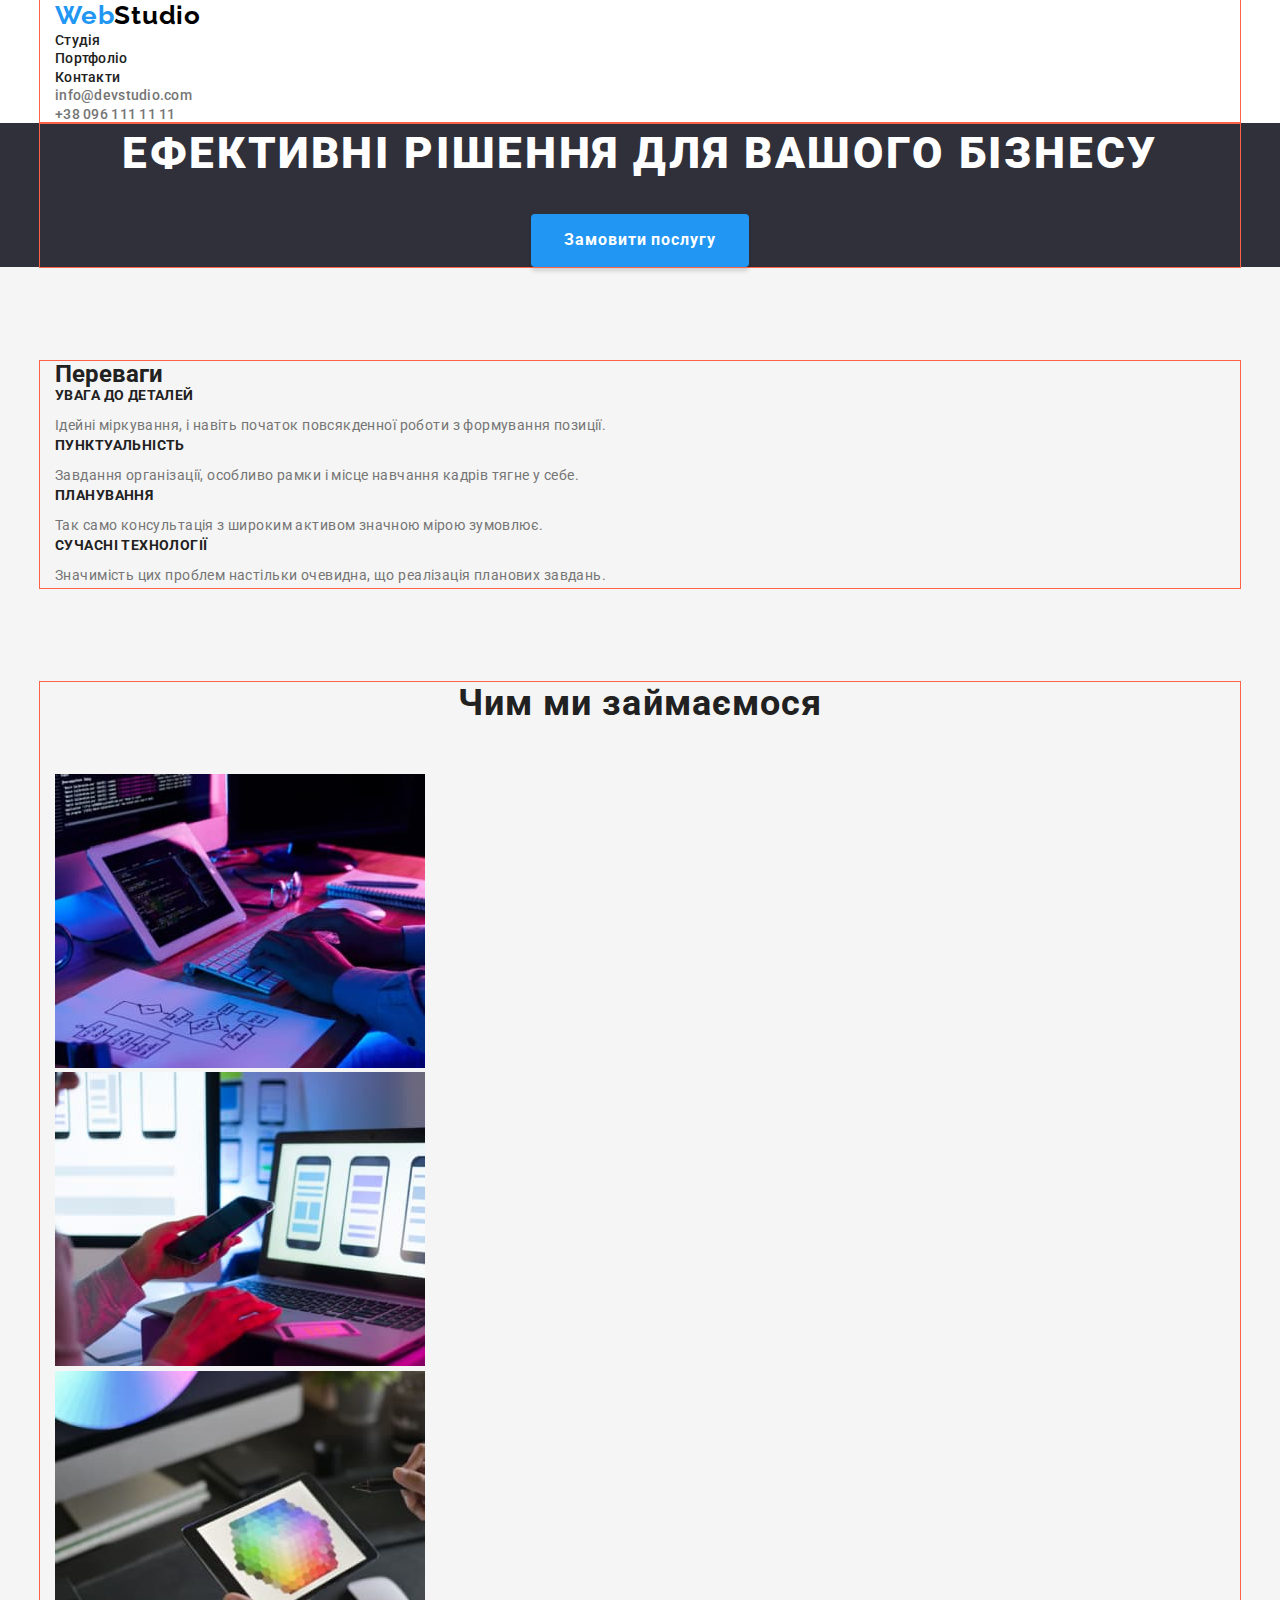
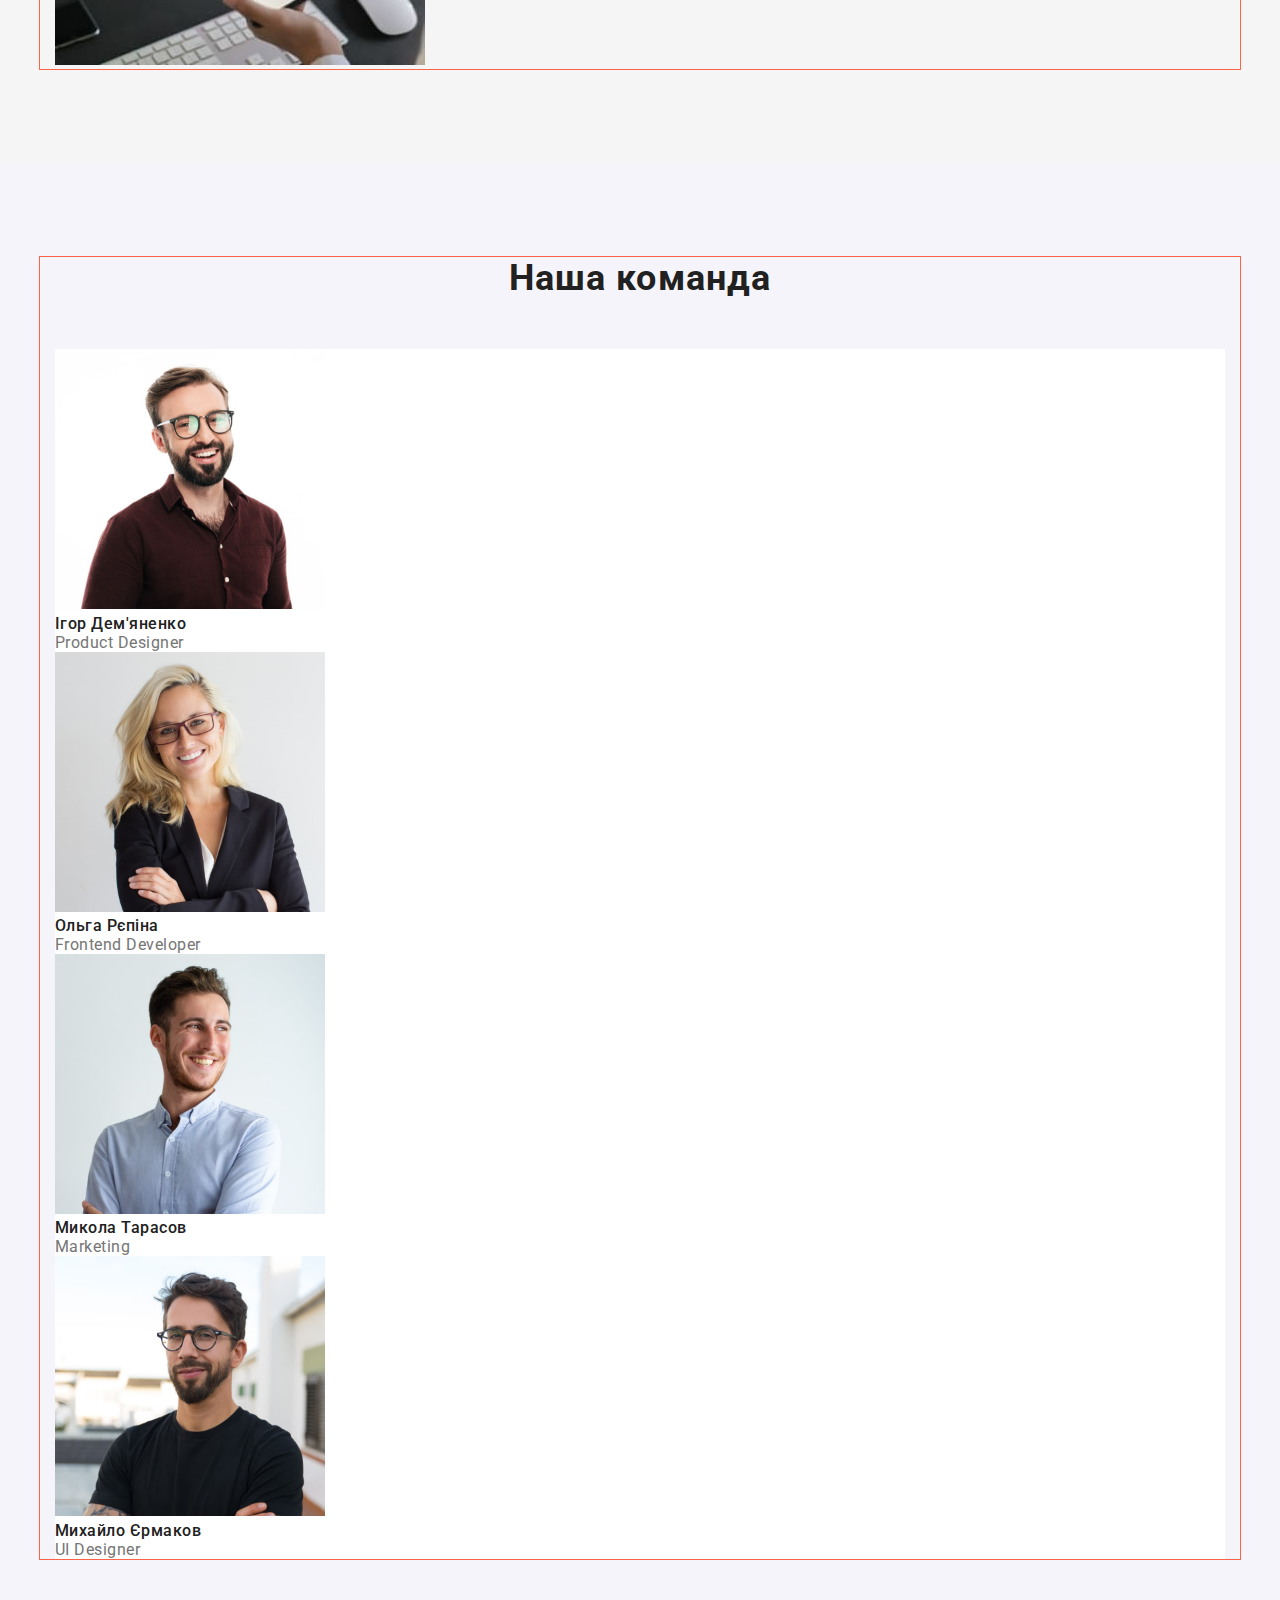
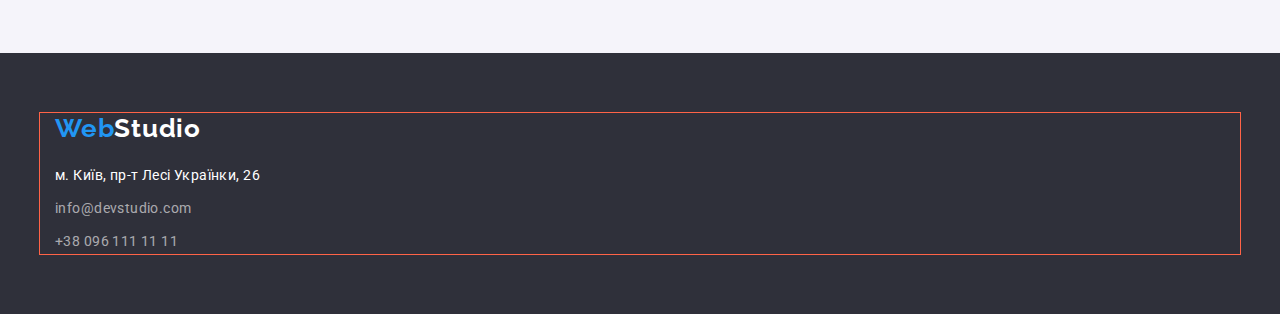
==== index.html @ 7a87fbc9 "Падинги и марджины для ДЗ №3" ====
<!DOCTYPE html>
<html lang="uk">
  <head>
    <meta charset="UTF-8" />
    <meta http-equiv="X-UA-Compatible" content="IE=edge" />
    <meta name="viewport" content="width=device-width, initial-scale=1.0" />
    <title>Головна</title>
    <link
      href="https://fonts.googleapis.com/css2?family=Raleway:wght@700&family=Roboto:wght@400;500;700;900&display=swap"
      rel="stylesheet"
    />
    <link
      rel="stylesheet"
      href="https://cdnjs.cloudflare.com/ajax/libs/modern-normalize/1.1.0/modern-normalize.min.css"
    />
    <link rel="stylesheet" href="./css/styles.css" />
  </head>
  <body>
    <!-- Хедер -->
    <header class="header">
      <div class="container">
        <a href="./index.html" class="link"
          ><span class="aссent">Web</span><span class="logo-head">Studio</span></a
        >
        <nav>
          <ul class="list">
            <li><a href="./index.html" class="link nav">Студія</a></li>
            <li><a href="./portfolio.html" class="link nav">Портфоліо</a></li>
            <li><a href="" class="link nav">Контакти</a></li>
          </ul>
        </nav>
        <ul class="list">
          <li><a href="mailto:info@devstudio.com" class="link contacts">info@devstudio.com</a></li>
          <li><a href="tel:+380961111111" class="link contacts">+38 096 111 11 11</a></li>
        </ul>
      </div>
    </header>
    <main>
      <!-- Герой -->
      <section class="hero">
        <div class="container">
          <h1 class="hero-title">Ефективні рішення для вашого бізнесу</h1>
          <button class="booking" type="button">Замовити послугу</button>
        </div>
      </section>
      <!-- Преимущества -->
      <section class="advantage">
        <div class="container">
          <h2>Переваги</h2>
          <ul class="list">
            <li>
              <h3 class="advantage-title">Увага до деталей</h3>
              <p class="advantage-text">
                Ідейні міркування, і навіть початок повсякденної роботи з формування позиції.
              </p>
            </li>
            <li>
              <h3 class="advantage-title">Пунктуальність</h3>
              <p class="advantage-text">
                Завдання організації, особливо рамки і місце навчання кадрів тягне у себе.
              </p>
            </li>
            <li>
              <h3 class="advantage-title">Планування</h3>
              <p class="advantage-text">
                Так само консультація з широким активом значною мірою зумовлює.
              </p>
            </li>
            <li>
              <h3 class="advantage-title">Сучасні технології</h3>
              <p class="advantage-text">
                Значимість цих проблем настільки очевидна, що реалізація планових завдань.
              </p>
            </li>
          </ul>
        </div>
      </section>
      <!-- Чем мы занимаемся -->
      <section class="process">
        <div class="container">
          <h2 class="process-title">Чим ми займаємося</h2>
          <ul class="list">
            <li><img src="./img/img1.jpg" alt="написання коду" width="370" /></li>
            <li>
              <img src="./img/box2.jpg" alt="розробка додатків" width="370" />
            </li>
            <li>
              <img src="./img/box3.jpg" alt="рішення для дизайну" width="370" />
            </li>
          </ul>
        </div>
      </section>
      <!-- Фото и контакты команды -->
      <section class="team">
        <div class="container">
          <h2 class="team-title">Наша команда</h2>
          <ul class="list">
            <li class="team-card">
              <img src="./img/igor.jpg" alt="фото Ігор Дем'яненко" width="270" />
              <h3 class="team-name">Ігор Дем'яненко</h3>
              <p class="job-title" lang="en">Product Designer</p>
            </li>
            <li class="team-card">
              <img src="./img/olga.jpg" alt="фото Ольга Рєпіна" width="270" />
              <h3 class="team-name">Ольга Рєпіна</h3>
              <p class="job-title" lang="en">Frontend Developer</p>
            </li>
            <li class="team-card">
              <img src="./img/nik.jpg" alt="фото Микола Тарасов" width="270" />
              <h3 class="team-name">Микола Тарасов</h3>
              <p class="job-title" lang="en">Marketing</p>
            </li>
            <li class="team-card">
              <img src="./img/misha.jpg" alt="Михайло Єрмаков" width="270" />
              <h3 class="team-name">Михайло Єрмаков</h3>
              <p class="job-title" lang="en">UI Designer</p>
            </li>
          </ul>
        </div>
      </section>
    </main>
    <!-- Футер -->
    <footer class="footer">
      <div class="container">
        <a href="./index.html" class="link"
          ><span class="aссent">Web</span><span class="logo-footer">Studio</span></a
        >
        <address class="address">
          <p class="address-place">м. Київ, пр-т Лесі Українки, 26</p>
          <ul class="list">
            <li class="address-mail">
              <a href="mailto:info@devstudio.com" class="link footer-contacts"
                >info@devstudio.com</a
              >
            </li>
            <li><a href="tel:+380961111111" class="link footer-contacts">+38 096 111 11 11</a></li>
          </ul>
        </address>
      </div>
    </footer>
  </body>
</html>
---- css/styles.css ----
:root {
  --main-background-color: #f5f5f5;
  --primary-text-color: #212121;
  --secondery-text-color: #757575;
  --active-text-color: #2196f3;
  --text-logo: #000000;
  --text-hero: #ffffff;
  --team-background-color: #f5f4fa;
}

body {
  font-family: 'roboto', sans-serif;
  color: var(--primary-text-color);
}

.container {
  width: 1200px;
  margin-left: auto;
  margin-right: auto;
  padding-left: 15px;
  padding-right: 15px;
  outline: 1px solid tomato;
}

/* Хедер */
.header {
  background-color: var(--text-hero);
}

/* Навигация */

.link.nav {
  color: var(--primary-text-color);
  font-weight: 500;
  font-size: 14px;
  line-height: 1.14;
  letter-spacing: 0.02em;
}

/* Логотип */

.aссent {
  color: var(--active-text-color);
  font-family: 'raleway';
  font-weight: 700;
  font-size: 26px;
  line-height: 1.19;
  letter-spacing: 0.03em;
}

.logo-head {
  font-family: 'raleway';
  color: var(--text-logo);
  font-weight: 700;
  font-size: 26px;
  line-height: 1.19;
  letter-spacing: 0.03em;
}

.logo-head:hover,
.logo-head:focus {
  color: var(--active-text-color);
}

/* Cсылки контактов хедера */

.contacts {
  color: var(--secondery-text-color);
  font-weight: 500;
  font-size: 14px;
  line-height: 1.14;
  letter-spacing: 0.02em;
}

.link:hover,
.link:focus {
  color: var(--active-text-color);
}

/* Кнопки */

.filter:hover,
.filter:focus {
  background-color: var(--active-text-color);
  color: var(--text-hero);
  box-shadow: 0px 3px 1px rgba(0, 0, 0, 0.1), 0px 1px 2px rgba(0, 0, 0, 0.08),
    0px 2px 2px rgba(0, 0, 0, 0.12);
}

.booking {
  background-color: var(--active-text-color);
  color: var(--text-hero);
  font-family: inherit;
  font-weight: 700;
  font-size: 16px;
  line-height: 1.88;
  letter-spacing: 0.06em;
  cursor: pointer;
  padding: 10px 32px;
  border-radius: 4px;
  min-width: 216px;
  text-align: center;
  box-shadow: 0px 4px 4px rgba(0, 0, 0, 0.15);
  border: 1px solid transparent;
}

.filter {
  display: inline-block;
  font-family: inherit;
  cursor: pointer;
  font-weight: 500;
  font-size: 16px;
  line-height: 1.62;
  letter-spacing: 0.03em;
  min-width: 73px;
  border-radius: 4px;
  border: 1px solid transparent;
  background-color: var(--team-background-color);
}

/* Герой главной страницы */

.hero {
  background-color: #2f303a;
  text-align: center;
}

.hero-title {
  font-weight: 900;
  font-size: 44px;
  line-height: 1.4;
  letter-spacing: 0.06em;
  text-transform: uppercase;
  color: var(--text-hero);
  margin-bottom: 30px;
}

/* Герой страницы портфолио */

.portfolio-hero {
  background-color: var(--main-background-color);
  padding-top: 94px;
  padding-bottom: 39px;
}

.image-title {
  font-weight: 700;
  font-size: 18px;
  line-height: 2;
  letter-spacing: 0.06em;
  margin-top: 20px;
  margin-bottom: 4px;
}

.image-text {
  font-size: 16px;
  line-height: 1.88;
  letter-spacing: 0.03em;
  color: var(--secondery-text-color);
}

.filter-title {
  margin-bottom: 34px;
}

/* Преимущества */

.advantage {
  background-color: var(--main-background-color);
  padding-top: 94px;
  padding-bottom: 94px;
}
.advantage-title {
  font-weight: 700;
  font-size: 14px;
  line-height: 1.14;
  letter-spacing: 0.03em;
  text-transform: uppercase;
  margin-bottom: 10px;
}

.advantage-text {
  font-size: 14px;
  line-height: 1.71;
  letter-spacing: 0.03em;
  color: var(--secondery-text-color);
}

/* Чем мы занимаемся */

.process-title,
.team-title {
  font-weight: 700;
  font-size: 36px;
  line-height: 1.17;
  text-align: center;
  letter-spacing: 0.03em;
  margin-bottom: 50px;
}

.process {
  background-color: var(--main-background-color);
  padding-bottom: 94px;
}

/* Команда */

.team {
  background-color: var(--team-background-color);
  padding-top: 94px;
  padding-bottom: 94px;
}

.team-card {
  background-color: var(--text-hero);
}

.team-name {
  font-weight: 500;
  font-size: 16px;
  line-height: 1.19;
  letter-spacing: 0.03em;
}

.job-title {
  font-size: 16px;
  line-height: 1.19;
  letter-spacing: 0.03em;
  color: var(--secondery-text-color);
}

/* Футер */

.footer {
  background-color: #2f303a;
  padding-top: 60px;
  padding-bottom: 60px;
}

.address {
  font-style: normal;
  font-size: 14px;
  line-height: 1.71;
  letter-spacing: 0.03em;
  margin-top: 20px;
}

.address-place {
  color: var(--text-hero);
  margin-bottom: 9px;
}

.footer-contacts {
  color: rgba(255, 255, 255, 0.6);
}

.address-mail {
  margin-bottom: 9px;
}

.logo-footer {
  color: var(--text-hero);
  font-family: 'raleway';
  font-weight: 700;
  font-size: 26px;
  line-height: 1.19;
  letter-spacing: 0.03em;
}

.logo-footer:hover,
.logo-footer:focus {
  color: var(--active-text-color);
}

/* Убрал подчеркивания и точки со ссылок и списков
и сбросил отступы */

.link {
  text-decoration: none;
  margin: 0;
  padding: 0;
}

.list {
  list-style: none;
  margin: 0;
  padding: 0;
}

/* Сброс отступов для заголовков и абзацев */
h1,
h2,
h3,
h4,
h5,
h6,
p {
  padding: 0;
  margin: 0;
}
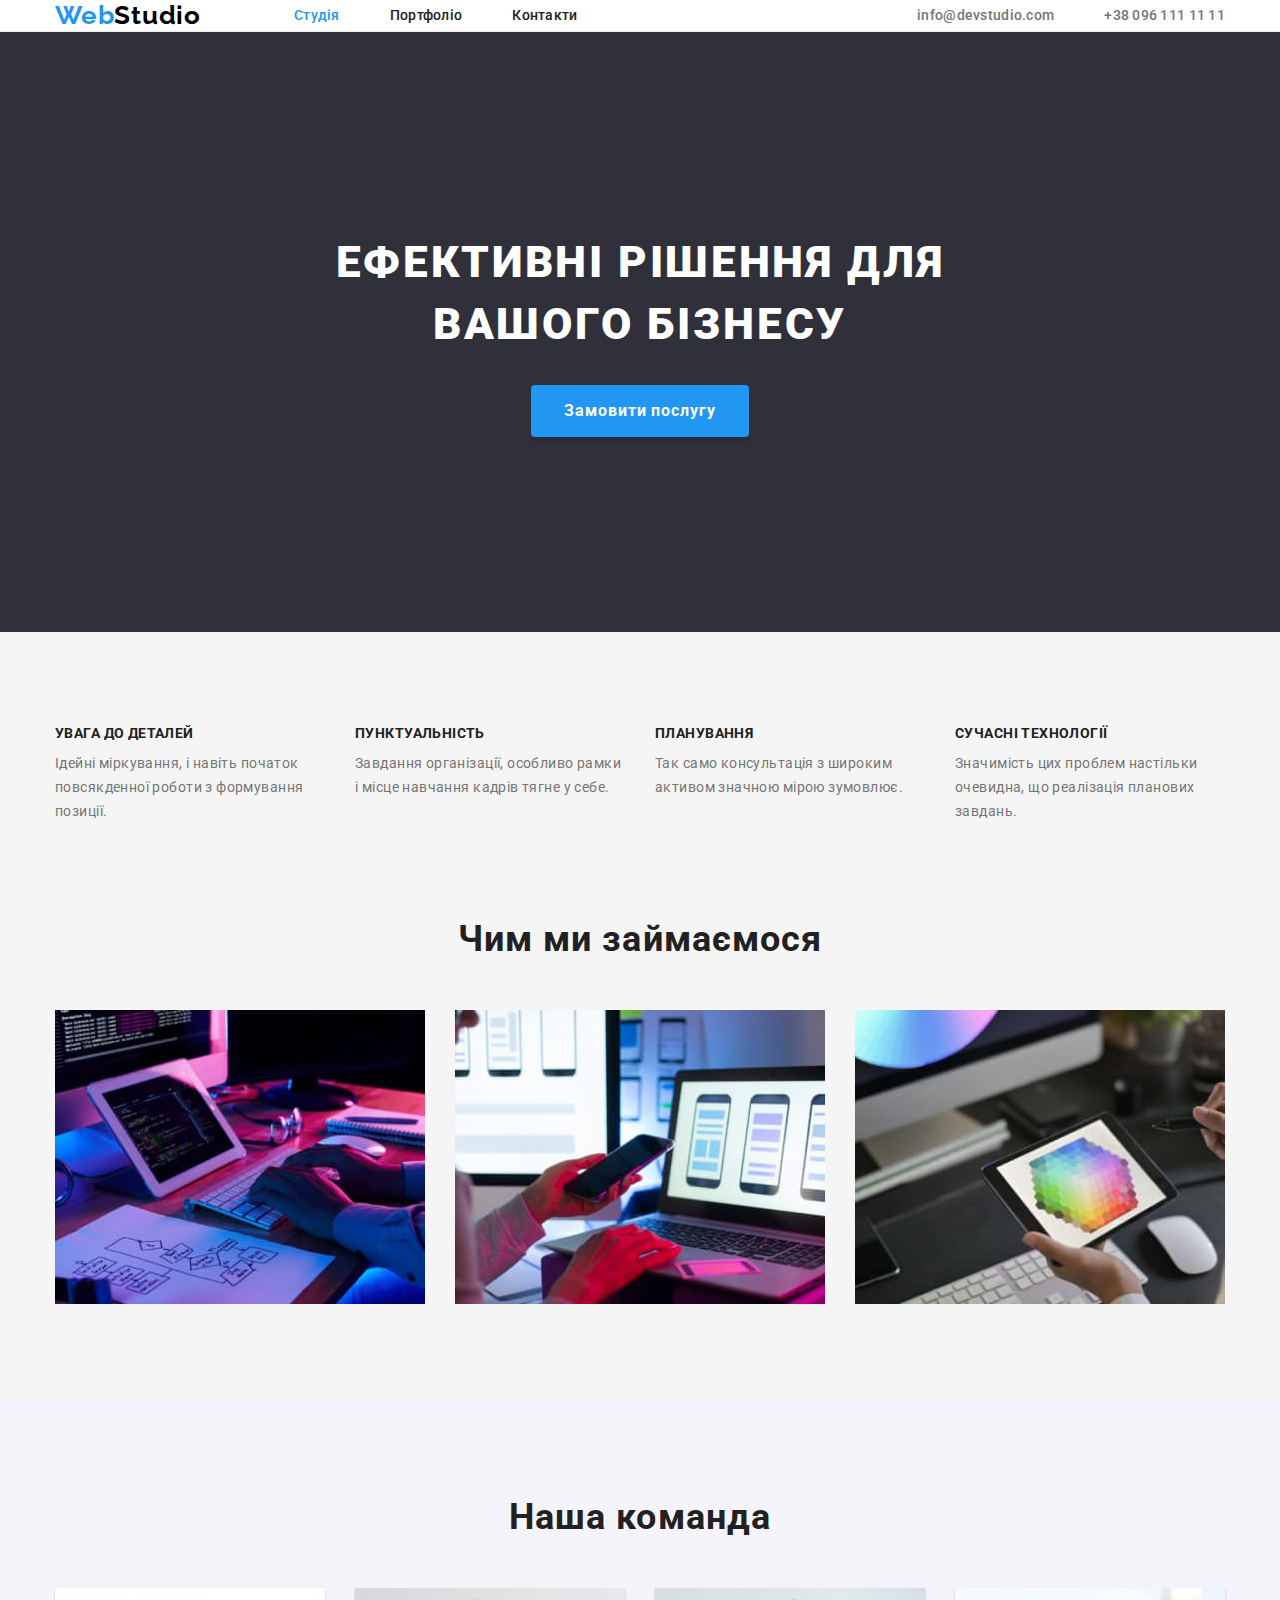
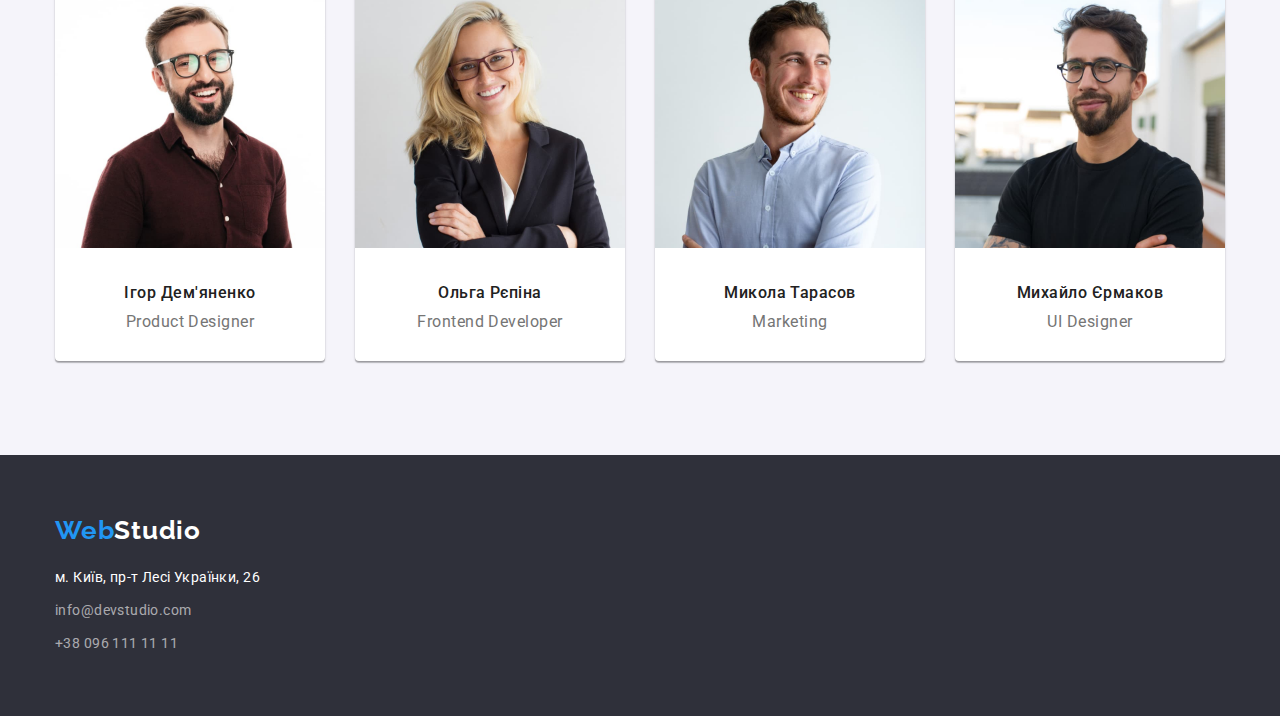
==== commit 353a7c58: "Закончил ДЗ №3" ====
--- a/index.html
+++ b/index.html
@@ -19,17 +19,17 @@
     <!-- Хедер -->
     <header class="header">
       <div class="container">
-        <a href="./index.html" class="link"
+        <a href="./index.html" class="link logo"
           ><span class="aссent">Web</span><span class="logo-head">Studio</span></a
         >
         <nav>
-          <ul class="list">
-            <li><a href="./index.html" class="link nav">Студія</a></li>
-            <li><a href="./portfolio.html" class="link nav">Портфоліо</a></li>
-            <li><a href="" class="link nav">Контакти</a></li>
+          <ul class="site-nav list">
+            <li class="item"><a href="./index.html" class="link nav current">Студія</a></li>
+            <li class="item"><a href="./portfolio.html" class="link nav">Портфоліо</a></li>
+            <li class="item"><a href="" class="link nav">Контакти</a></li>
           </ul>
         </nav>
-        <ul class="list">
+        <ul class="auth-nav list">
           <li><a href="mailto:info@devstudio.com" class="link contacts">info@devstudio.com</a></li>
           <li><a href="tel:+380961111111" class="link contacts">+38 096 111 11 11</a></li>
         </ul>
@@ -39,34 +39,34 @@
       <!-- Герой -->
       <section class="hero">
         <div class="container">
-          <h1 class="hero-title">Ефективні рішення для вашого бізнесу</h1>
+          <h1 class="hero-title">Ефективні рішення для <br/> вашого бізнесу</h1>
           <button class="booking" type="button">Замовити послугу</button>
         </div>
       </section>
       <!-- Преимущества -->
       <section class="advantage">
         <div class="container">
-          <h2>Переваги</h2>
-          <ul class="list">
-            <li>
+          <h2 class="hidden">Переваги</h2>
+          <ul class="list advantage-list">
+            <li class="advantage-item">
               <h3 class="advantage-title">Увага до деталей</h3>
               <p class="advantage-text">
                 Ідейні міркування, і навіть початок повсякденної роботи з формування позиції.
               </p>
             </li>
-            <li>
+            <li class="advantage-item">
               <h3 class="advantage-title">Пунктуальність</h3>
               <p class="advantage-text">
                 Завдання організації, особливо рамки і місце навчання кадрів тягне у себе.
               </p>
             </li>
-            <li>
+            <li class="advantage-item">
               <h3 class="advantage-title">Планування</h3>
               <p class="advantage-text">
                 Так само консультація з широким активом значною мірою зумовлює.
               </p>
             </li>
-            <li>
+            <li class="advantage-item">
               <h3 class="advantage-title">Сучасні технології</h3>
               <p class="advantage-text">
                 Значимість цих проблем настільки очевидна, що реалізація планових завдань.
@@ -79,12 +79,12 @@
       <section class="process">
         <div class="container">
           <h2 class="process-title">Чим ми займаємося</h2>
-          <ul class="list">
-            <li><img src="./img/img1.jpg" alt="написання коду" width="370" /></li>
-            <li>
+          <ul class="list process-list">
+            <li class="process-item"><img src="./img/img1.jpg" alt="написання коду" width="370" /></li>
+            <li class="process-item">
               <img src="./img/box2.jpg" alt="розробка додатків" width="370" />
             </li>
-            <li>
+            <li class="process-item">
               <img src="./img/box3.jpg" alt="рішення для дизайну" width="370" />
             </li>
           </ul>
@@ -94,7 +94,7 @@
       <section class="team">
         <div class="container">
           <h2 class="team-title">Наша команда</h2>
-          <ul class="list">
+          <ul class="list team-list">
             <li class="team-card">
               <img src="./img/igor.jpg" alt="фото Ігор Дем'яненко" width="270" />
               <h3 class="team-name">Ігор Дем'яненко</h3>
--- a/css/styles.css
+++ b/css/styles.css
@@ -13,18 +13,41 @@
   color: var(--primary-text-color);
 }
 
+/* Убрал подчеркивания и точки со ссылок и списков
+и сбросил отступы */
+
+.link {
+  text-decoration: none;
+  margin: 0;
+  padding: 0;
+}
+
+.list {
+  list-style: none;
+  margin: 0;
+  padding: 0;
+}
+
+/* Контейнер */
+
 .container {
   width: 1200px;
   margin-left: auto;
   margin-right: auto;
   padding-left: 15px;
   padding-right: 15px;
-  outline: 1px solid tomato;
+  /* outline: 1px solid tomato; */
 }
 
 /* Хедер */
 .header {
   background-color: var(--text-hero);
+  border-bottom: 1px solid #ECECEC;
+}
+
+.header > .container {
+  display: flex;
+  align-items: center;
 }
 
 /* Навигация */
@@ -37,6 +60,28 @@
   letter-spacing: 0.02em;
 }
 
+.link.logo {
+  margin-right: 93px;
+}
+
+.site-nav > .item:not(:last-child) {
+  margin-right: 50px;
+}
+
+.site-nav {
+  display: flex;
+}
+
+.auth-nav {
+  display: flex;
+  margin-left: auto;
+}
+
+.link.nav.current {
+  color: var(--active-text-color);
+}
+
+
 /* Логотип */
 
 .aссent {
@@ -57,10 +102,6 @@
   letter-spacing: 0.03em;
 }
 
-.logo-head:hover,
-.logo-head:focus {
-  color: var(--active-text-color);
-}
 
 /* Cсылки контактов хедера */
 
@@ -70,6 +111,10 @@
   font-size: 14px;
   line-height: 1.14;
   letter-spacing: 0.02em;
+}
+
+.link.contacts:last-child {
+  margin-left: 50px;
 }
 
 .link:hover,
@@ -99,7 +144,6 @@
   padding: 10px 32px;
   border-radius: 4px;
   min-width: 216px;
-  text-align: center;
   box-shadow: 0px 4px 4px rgba(0, 0, 0, 0.15);
   border: 1px solid transparent;
 }
@@ -123,6 +167,7 @@
 .hero {
   background-color: #2f303a;
   text-align: center;
+  height: 600px;
 }
 
 .hero-title {
@@ -133,6 +178,7 @@
   text-transform: uppercase;
   color: var(--text-hero);
   margin-bottom: 30px;
+  padding-top: 200px;
 }
 
 /* Герой страницы портфолио */
@@ -160,16 +206,59 @@
 }
 
 .filter-title {
-  margin-bottom: 34px;
+  display: flex;
+  margin-bottom: 50px;
+  justify-content: center;
+}
+
+.filter-item:not(:last-child) {
+  margin-right: 8px;
+}
+
+.card-list {
+  display: flex;
+  flex-wrap: wrap;
+}
+
+.card-item {
+  width: 370px;
+  border-bottom: 1px solid #eeeeee;
+}
+
+.card-item:not(:nth-child(3n)) {
+  margin-right: 30px;
+}
+
+.card-item:not(:nth-last-child(-n + 3)) {
+  margin-bottom: 30px;
 }
 
 /* Преимущества */
+
+.hidden {
+  display: none;
+}
 
 .advantage {
   background-color: var(--main-background-color);
   padding-top: 94px;
   padding-bottom: 94px;
 }
+
+.advantage-list {
+  display: flex;
+  justify-content: center;
+}
+
+.advantage-item:not(:last-child) {
+  margin-right: 30px;
+}
+
+.advantage-item {
+  width: calc(100%/4);
+}
+
+
 .advantage-title {
   font-weight: 700;
   font-size: 14px;
@@ -202,6 +291,16 @@
   background-color: var(--main-background-color);
   padding-bottom: 94px;
 }
+
+.process-list {
+  display: flex;
+  justify-content: center;
+}
+
+.process-item:not(:last-child) {
+  margin-right: 30px;
+}
+
 
 /* Команда */
 
@@ -211,11 +310,28 @@
   padding-bottom: 94px;
 }
 
+.team-list {
+  display: flex;
+  justify-content: center;
+}
+
+.team-card:not(:last-child) {
+  margin-right: 30px;
+}
+
+
 .team-card {
+  width: 270px;
+  text-align: center;
   background-color: var(--text-hero);
+  box-shadow: 0px 1px 3px rgba(0, 0, 0, 0.12), 0px 1px 1px rgba(0, 0, 0, 0.14),
+    0px 2px 1px rgba(0, 0, 0, 0.2);
+  border-radius: 0px 0px 4px 4px;
 }
 
 .team-name {
+  margin-top: 30px;
+  margin-bottom: 10px;
   font-weight: 500;
   font-size: 16px;
   line-height: 1.19;
@@ -223,6 +339,7 @@
 }
 
 .job-title {
+  padding-bottom: 30px;
   font-size: 16px;
   line-height: 1.19;
   letter-spacing: 0.03em;
@@ -267,25 +384,6 @@
   letter-spacing: 0.03em;
 }
 
-.logo-footer:hover,
-.logo-footer:focus {
-  color: var(--active-text-color);
-}
-
-/* Убрал подчеркивания и точки со ссылок и списков
-и сбросил отступы */
-
-.link {
-  text-decoration: none;
-  margin: 0;
-  padding: 0;
-}
-
-.list {
-  list-style: none;
-  margin: 0;
-  padding: 0;
-}
 
 /* Сброс отступов для заголовков и абзацев */
 h1,
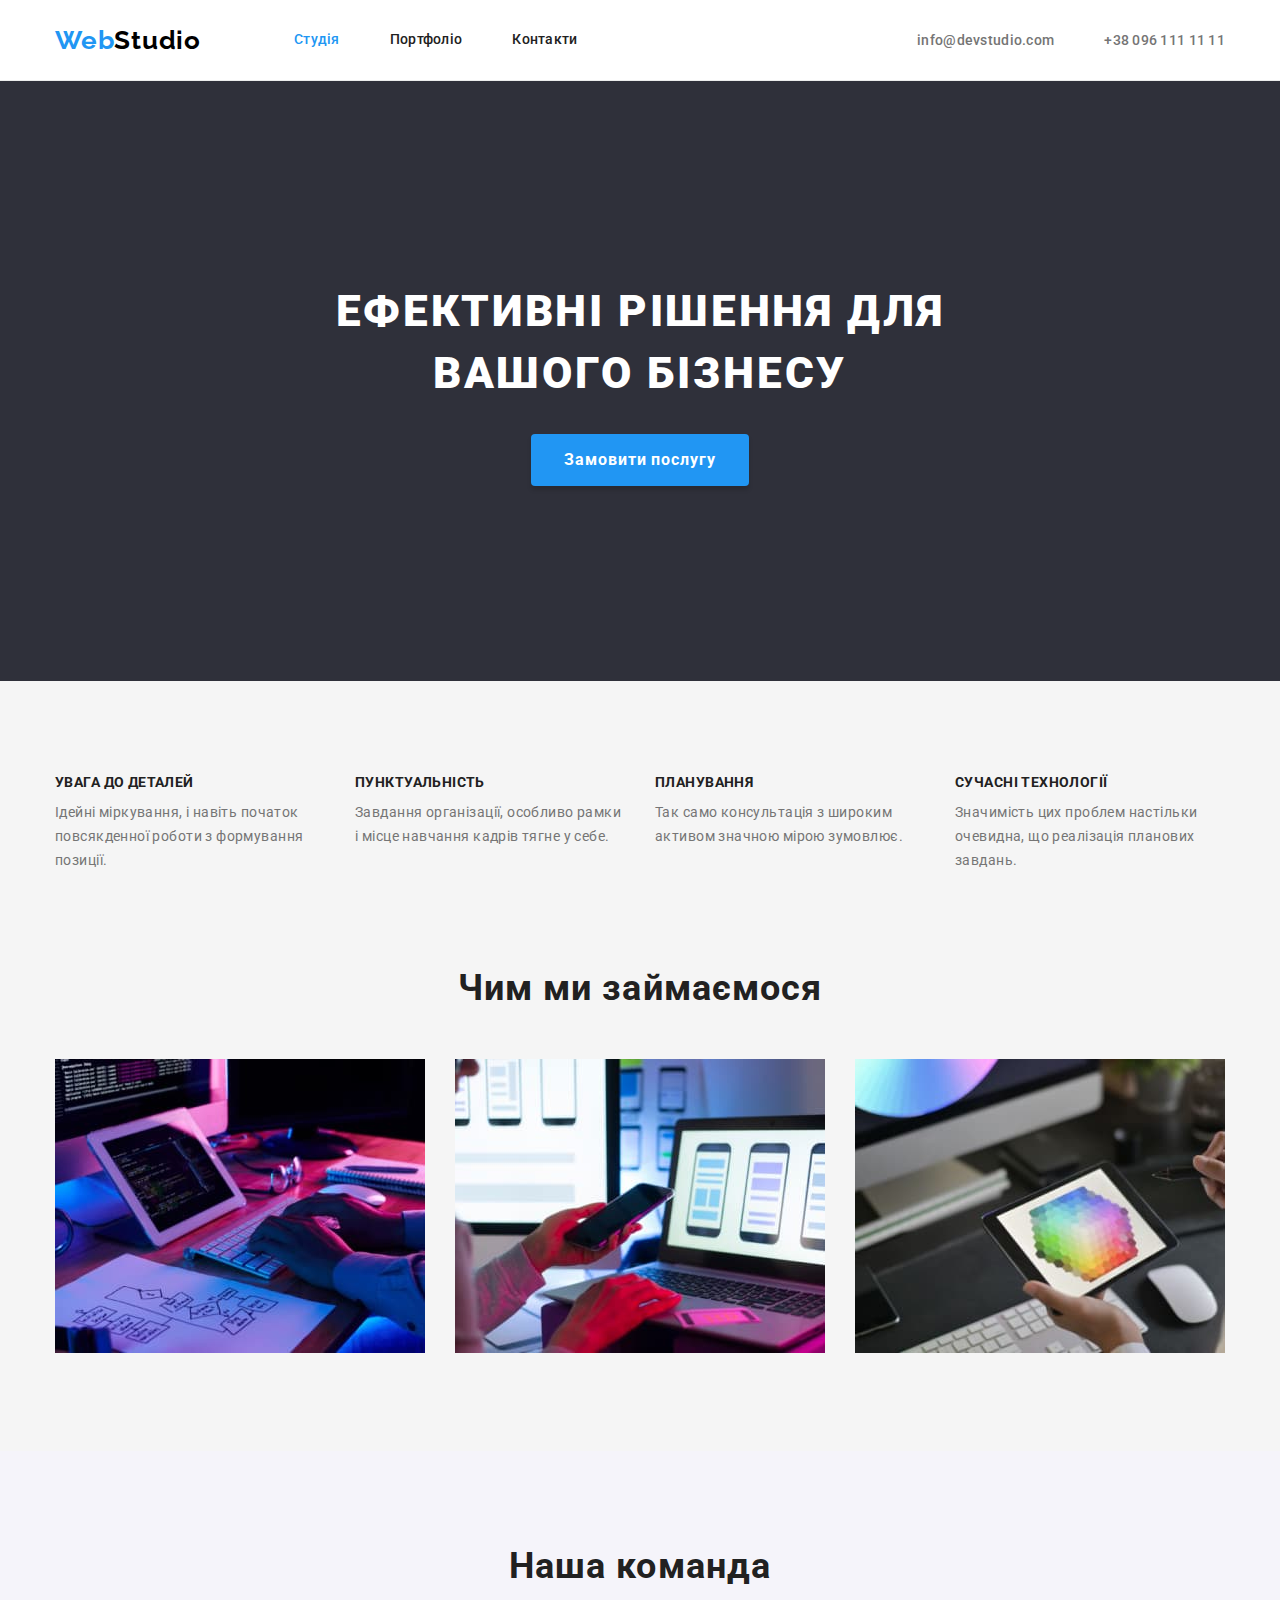
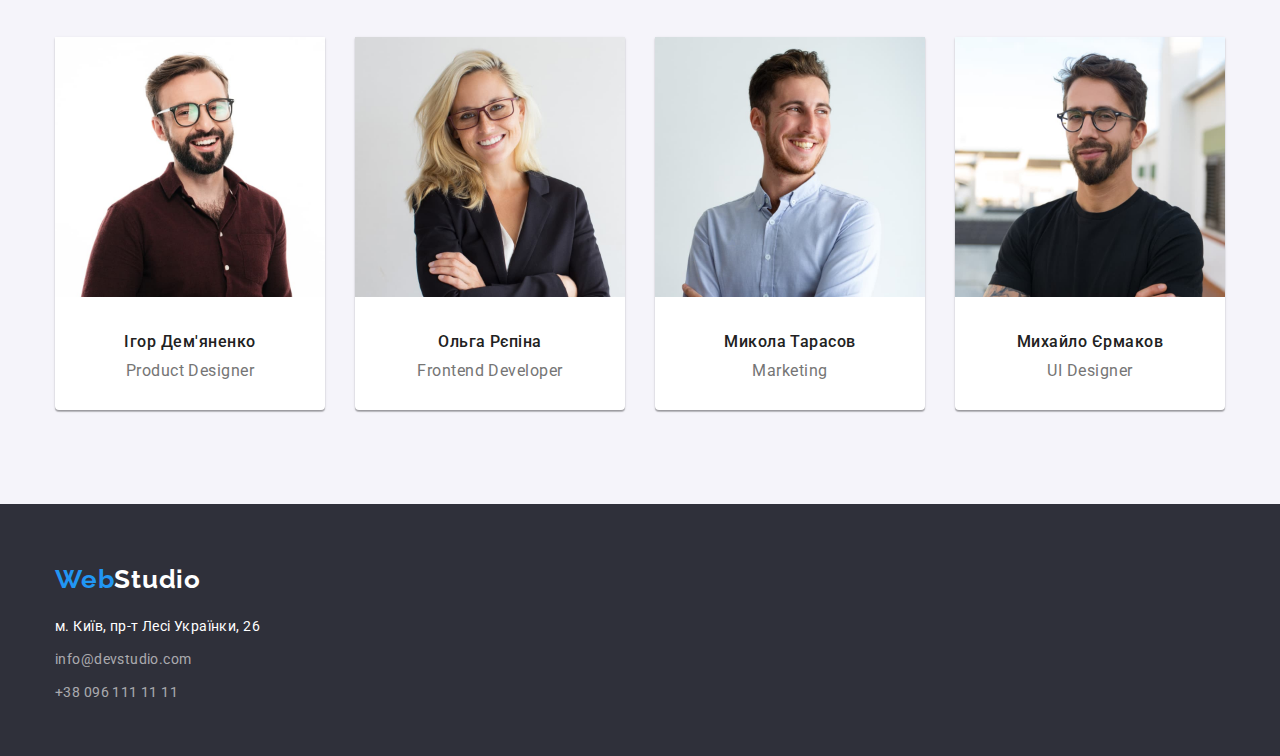
==== commit d261c61f: "Доработка ДЗ №3" ====
--- a/index.html
+++ b/index.html
@@ -19,7 +19,7 @@
     <!-- Хедер -->
     <header class="header">
       <div class="container">
-        <a href="./index.html" class="link logo"
+        <a href="./index.html" class="link"
           ><span class="aссent">Web</span><span class="logo-head">Studio</span></a
         >
         <nav>
--- a/css/styles.css
+++ b/css/styles.css
@@ -53,6 +53,9 @@
 /* Навигация */
 
 .link.nav {
+  display: block;
+  padding-top: 32px;
+  padding-bottom: 32px;
   color: var(--primary-text-color);
   font-weight: 500;
   font-size: 14px;
@@ -60,9 +63,6 @@
   letter-spacing: 0.02em;
 }
 
-.link.logo {
-  margin-right: 93px;
-}
 
 .site-nav > .item:not(:last-child) {
   margin-right: 50px;
@@ -70,6 +70,7 @@
 
 .site-nav {
   display: flex;
+  margin-left: 93px;
 }
 
 .auth-nav {
@@ -255,7 +256,7 @@
 }
 
 .advantage-item {
-  width: calc(100%/4);
+  width: calc(100% - 60px / 4);
 }
 
 
@@ -349,6 +350,7 @@
 /* Футер */
 
 .footer {
+  height: 252px;
   background-color: #2f303a;
   padding-top: 60px;
   padding-bottom: 60px;
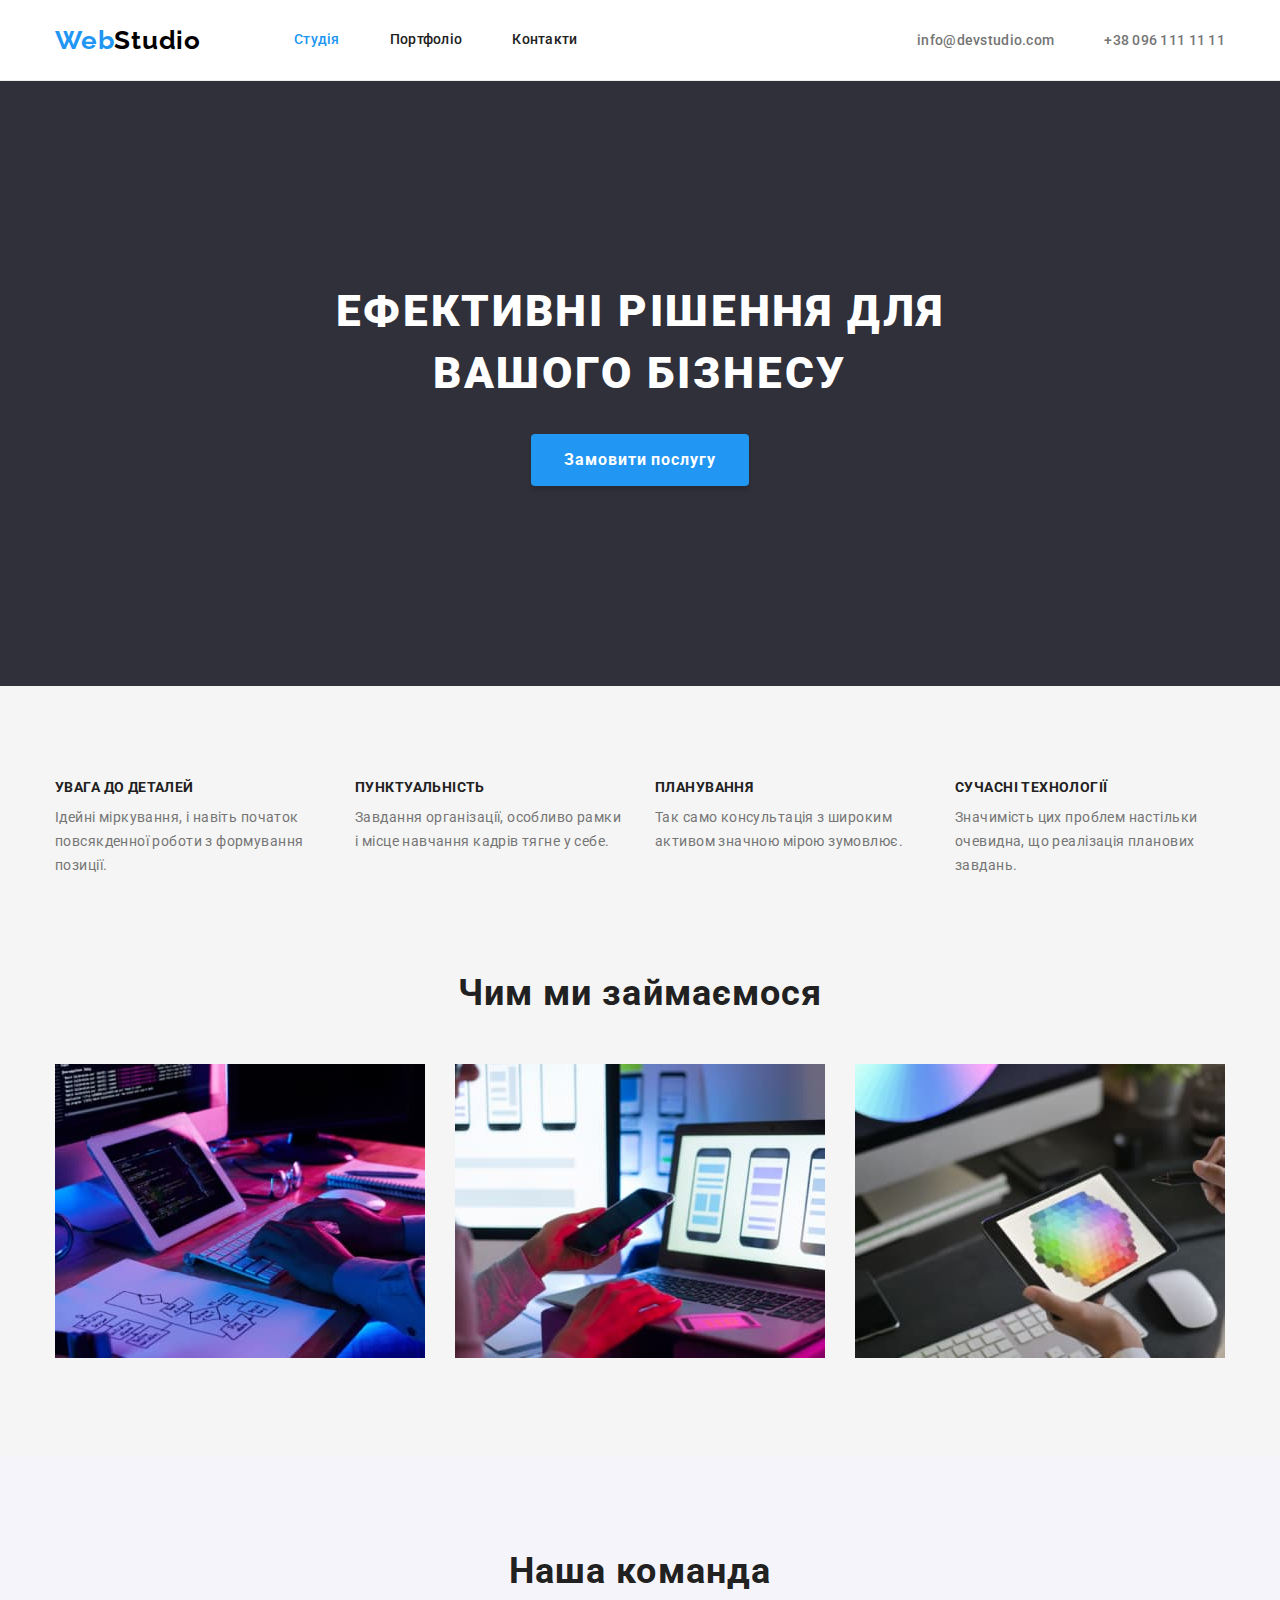
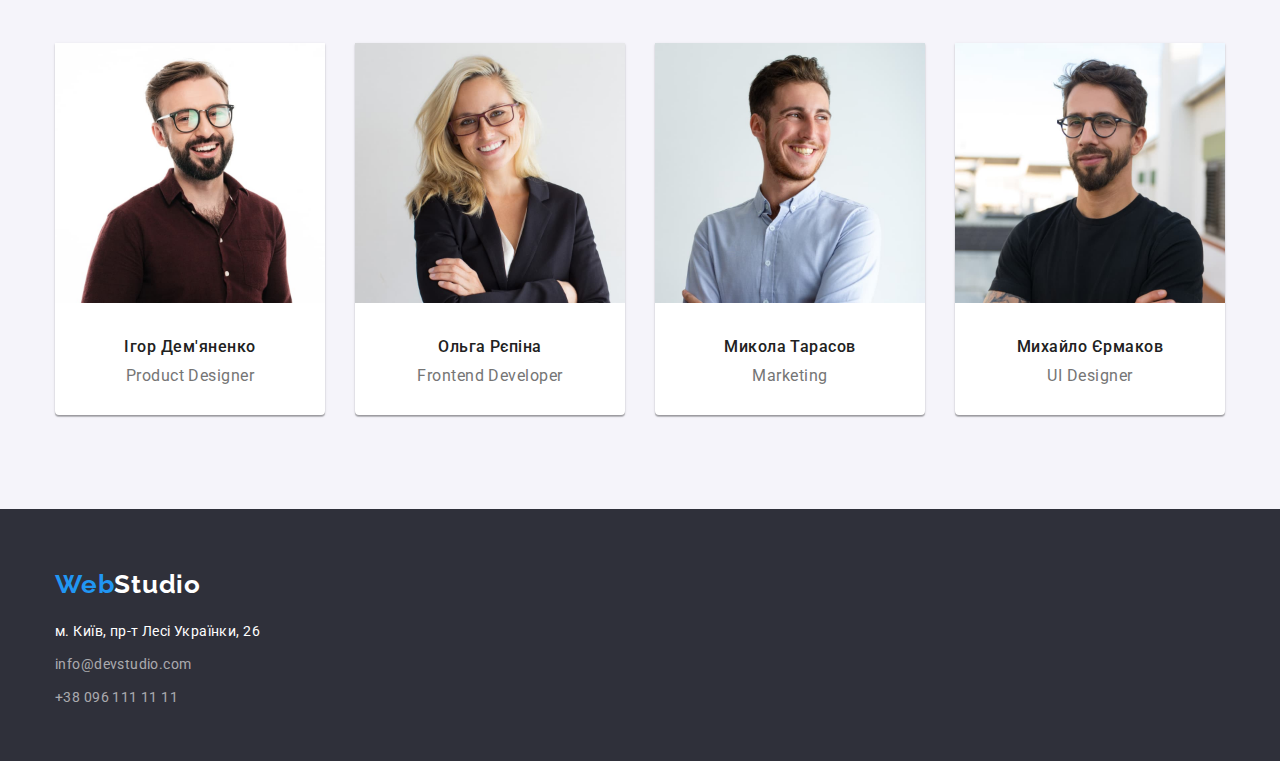
==== commit 06d6c822: "Исправление замечаний по ДЗ №3" ====
--- a/index.html
+++ b/index.html
@@ -39,7 +39,10 @@
       <!-- Герой -->
       <section class="hero">
         <div class="container">
-          <h1 class="hero-title">Ефективні рішення для <br/> вашого бізнесу</h1>
+          <h1 class="hero-title">
+            Ефективні рішення для <br />
+            вашого бізнесу
+          </h1>
           <button class="booking" type="button">Замовити послугу</button>
         </div>
       </section>
@@ -80,7 +83,9 @@
         <div class="container">
           <h2 class="process-title">Чим ми займаємося</h2>
           <ul class="list process-list">
-            <li class="process-item"><img src="./img/img1.jpg" alt="написання коду" width="370" /></li>
+            <li class="process-item">
+              <img src="./img/img1.jpg" alt="написання коду" width="370" />
+            </li>
             <li class="process-item">
               <img src="./img/box2.jpg" alt="розробка додатків" width="370" />
             </li>
@@ -97,23 +102,31 @@
           <ul class="list team-list">
             <li class="team-card">
               <img src="./img/igor.jpg" alt="фото Ігор Дем'яненко" width="270" />
-              <h3 class="team-name">Ігор Дем'яненко</h3>
-              <p class="job-title" lang="en">Product Designer</p>
+              <div class="team-box">
+                <h3 class="team-name">Ігор Дем'яненко</h3>
+                <p class="job-title" lang="en">Product Designer</p>
+              </div>
             </li>
             <li class="team-card">
               <img src="./img/olga.jpg" alt="фото Ольга Рєпіна" width="270" />
-              <h3 class="team-name">Ольга Рєпіна</h3>
-              <p class="job-title" lang="en">Frontend Developer</p>
+              <div class="team-box">
+                <h3 class="team-name">Ольга Рєпіна</h3>
+                <p class="job-title" lang="en">Frontend Developer</p>
+              </div>
             </li>
             <li class="team-card">
               <img src="./img/nik.jpg" alt="фото Микола Тарасов" width="270" />
-              <h3 class="team-name">Микола Тарасов</h3>
-              <p class="job-title" lang="en">Marketing</p>
+              <div class="team-box">
+                <h3 class="team-name">Микола Тарасов</h3>
+                <p class="job-title" lang="en">Marketing</p>
+              </div>
             </li>
             <li class="team-card">
               <img src="./img/misha.jpg" alt="Михайло Єрмаков" width="270" />
-              <h3 class="team-name">Михайло Єрмаков</h3>
-              <p class="job-title" lang="en">UI Designer</p>
+              <div class="team-box">
+                <h3 class="team-name">Михайло Єрмаков</h3>
+                <p class="job-title" lang="en">UI Designer</p>
+              </div>
             </li>
           </ul>
         </div>
--- a/css/styles.css
+++ b/css/styles.css
@@ -42,7 +42,7 @@
 /* Хедер */
 .header {
   background-color: var(--text-hero);
-  border-bottom: 1px solid #ECECEC;
+  border-bottom: 1px solid #ececec;
 }
 
 .header > .container {
@@ -63,7 +63,6 @@
   letter-spacing: 0.02em;
 }
 
-
 .site-nav > .item:not(:last-child) {
   margin-right: 50px;
 }
@@ -81,7 +80,6 @@
 .link.nav.current {
   color: var(--active-text-color);
 }
-
 
 /* Логотип */
 
@@ -102,7 +100,6 @@
   line-height: 1.19;
   letter-spacing: 0.03em;
 }
-
 
 /* Cсылки контактов хедера */
 
@@ -151,13 +148,15 @@
 
 .filter {
   display: inline-block;
+  min-width: 73px;
+  padding: 6px 22px;
+
   font-family: inherit;
   cursor: pointer;
   font-weight: 500;
   font-size: 16px;
   line-height: 1.62;
   letter-spacing: 0.03em;
-  min-width: 73px;
   border-radius: 4px;
   border: 1px solid transparent;
   background-color: var(--team-background-color);
@@ -168,26 +167,25 @@
 .hero {
   background-color: #2f303a;
   text-align: center;
-  height: 600px;
+  padding-top: 200px;
+  padding-bottom: 200px;
 }
 
 .hero-title {
   font-weight: 900;
   font-size: 44px;
   line-height: 1.4;
+  margin-bottom: 30px;
   letter-spacing: 0.06em;
   text-transform: uppercase;
   color: var(--text-hero);
-  margin-bottom: 30px;
-  padding-top: 200px;
 }
 
 /* Герой страницы портфолио */
 
 .portfolio-hero {
-  background-color: var(--main-background-color);
   padding-top: 94px;
-  padding-bottom: 39px;
+  padding-bottom: 94px;
 }
 
 .image-title {
@@ -195,7 +193,6 @@
   font-size: 18px;
   line-height: 2;
   letter-spacing: 0.06em;
-  margin-top: 20px;
   margin-bottom: 4px;
 }
 
@@ -224,6 +221,8 @@
 .card-item {
   width: 370px;
   border-bottom: 1px solid #eeeeee;
+  border-left: 1px solid #eeeeee;
+  border-right: 1px solid #eeeeee;
 }
 
 .card-item:not(:nth-child(3n)) {
@@ -232,6 +231,11 @@
 
 .card-item:not(:nth-last-child(-n + 3)) {
   margin-bottom: 30px;
+}
+
+.card-box {
+  padding-top: 20px;
+  padding-bottom: 20px;
 }
 
 /* Преимущества */
@@ -259,7 +263,6 @@
   width: calc(100% - 60px / 4);
 }
 
-
 .advantage-title {
   font-weight: 700;
   font-size: 14px;
@@ -301,7 +304,6 @@
 .process-item:not(:last-child) {
   margin-right: 30px;
 }
-
 
 /* Команда */
 
@@ -319,7 +321,6 @@
 .team-card:not(:last-child) {
   margin-right: 30px;
 }
-
 
 .team-card {
   width: 270px;
@@ -331,7 +332,6 @@
 }
 
 .team-name {
-  margin-top: 30px;
   margin-bottom: 10px;
   font-weight: 500;
   font-size: 16px;
@@ -339,8 +339,12 @@
   letter-spacing: 0.03em;
 }
 
+.team-box {
+  padding-top: 30px;
+  padding-bottom: 30px;
+}
+
 .job-title {
-  padding-bottom: 30px;
   font-size: 16px;
   line-height: 1.19;
   letter-spacing: 0.03em;
@@ -385,7 +389,6 @@
   line-height: 1.19;
   letter-spacing: 0.03em;
 }
-
 
 /* Сброс отступов для заголовков и абзацев */
 h1,
